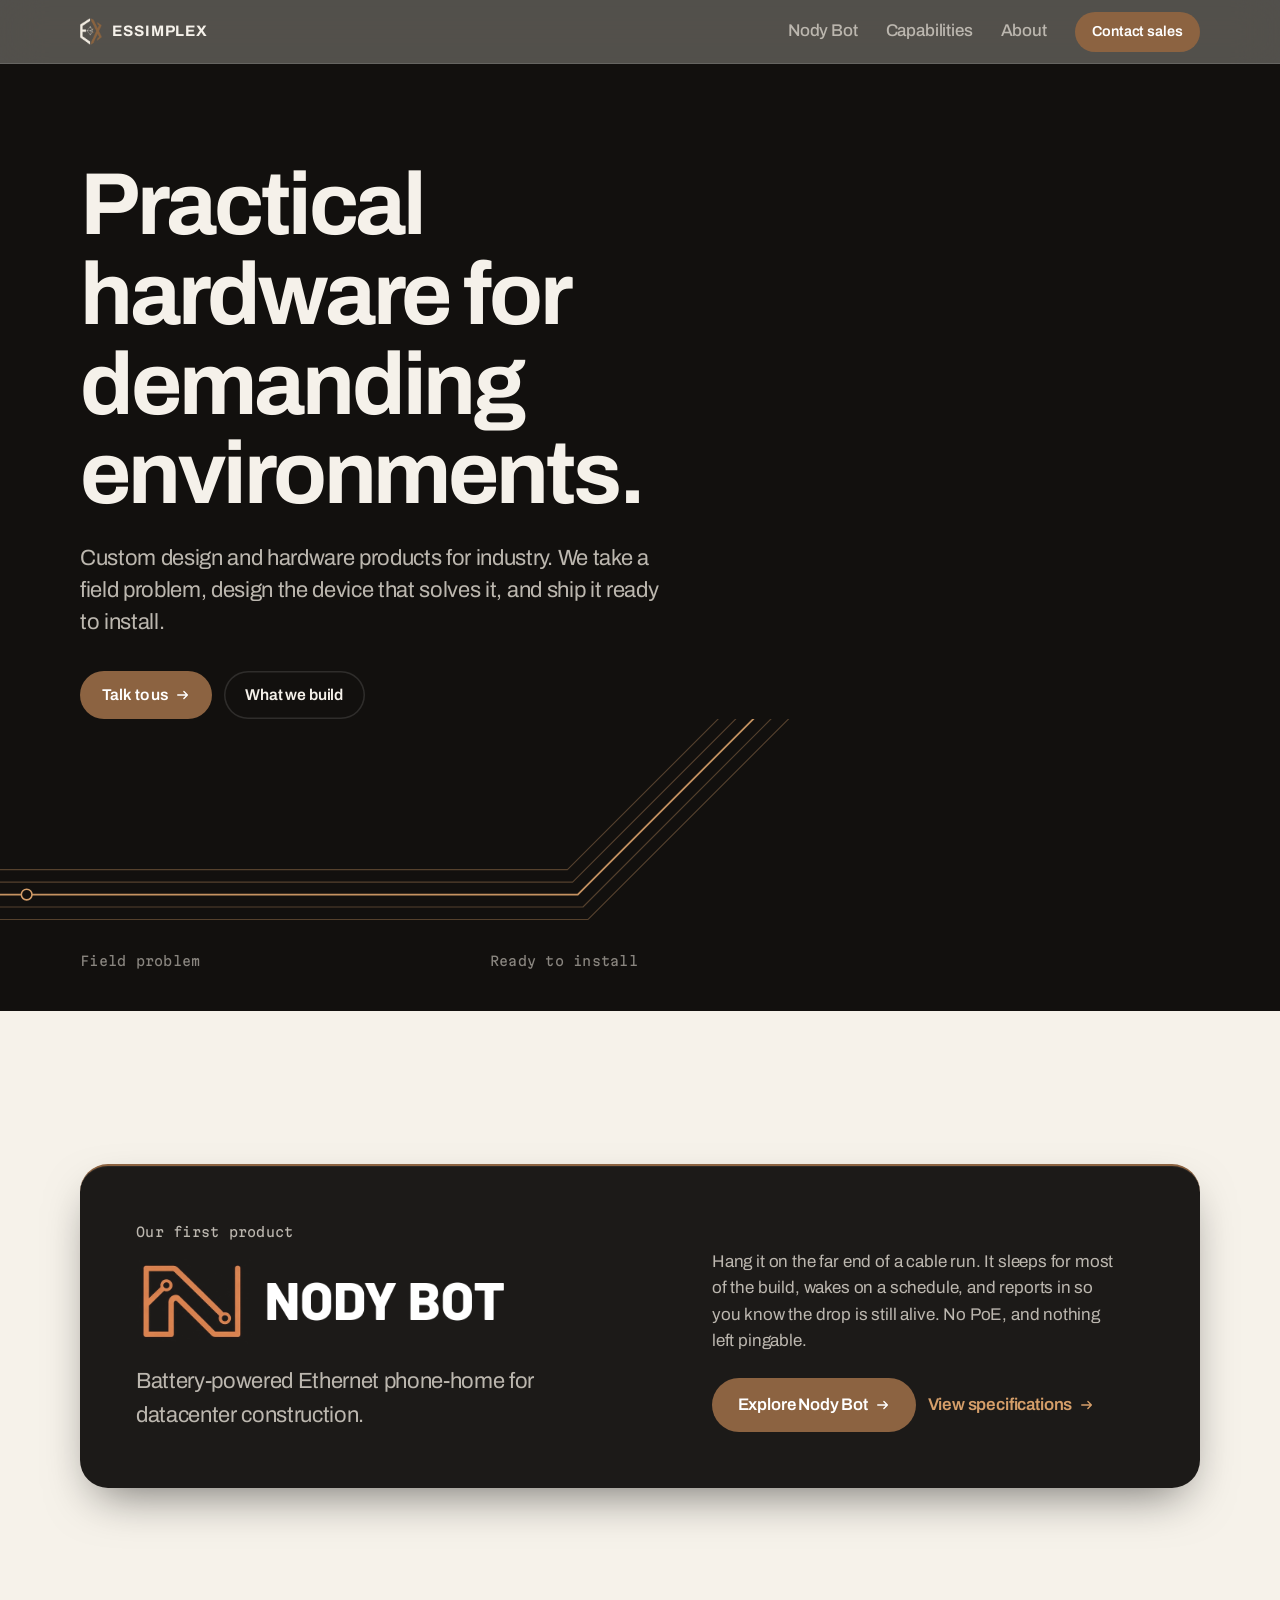
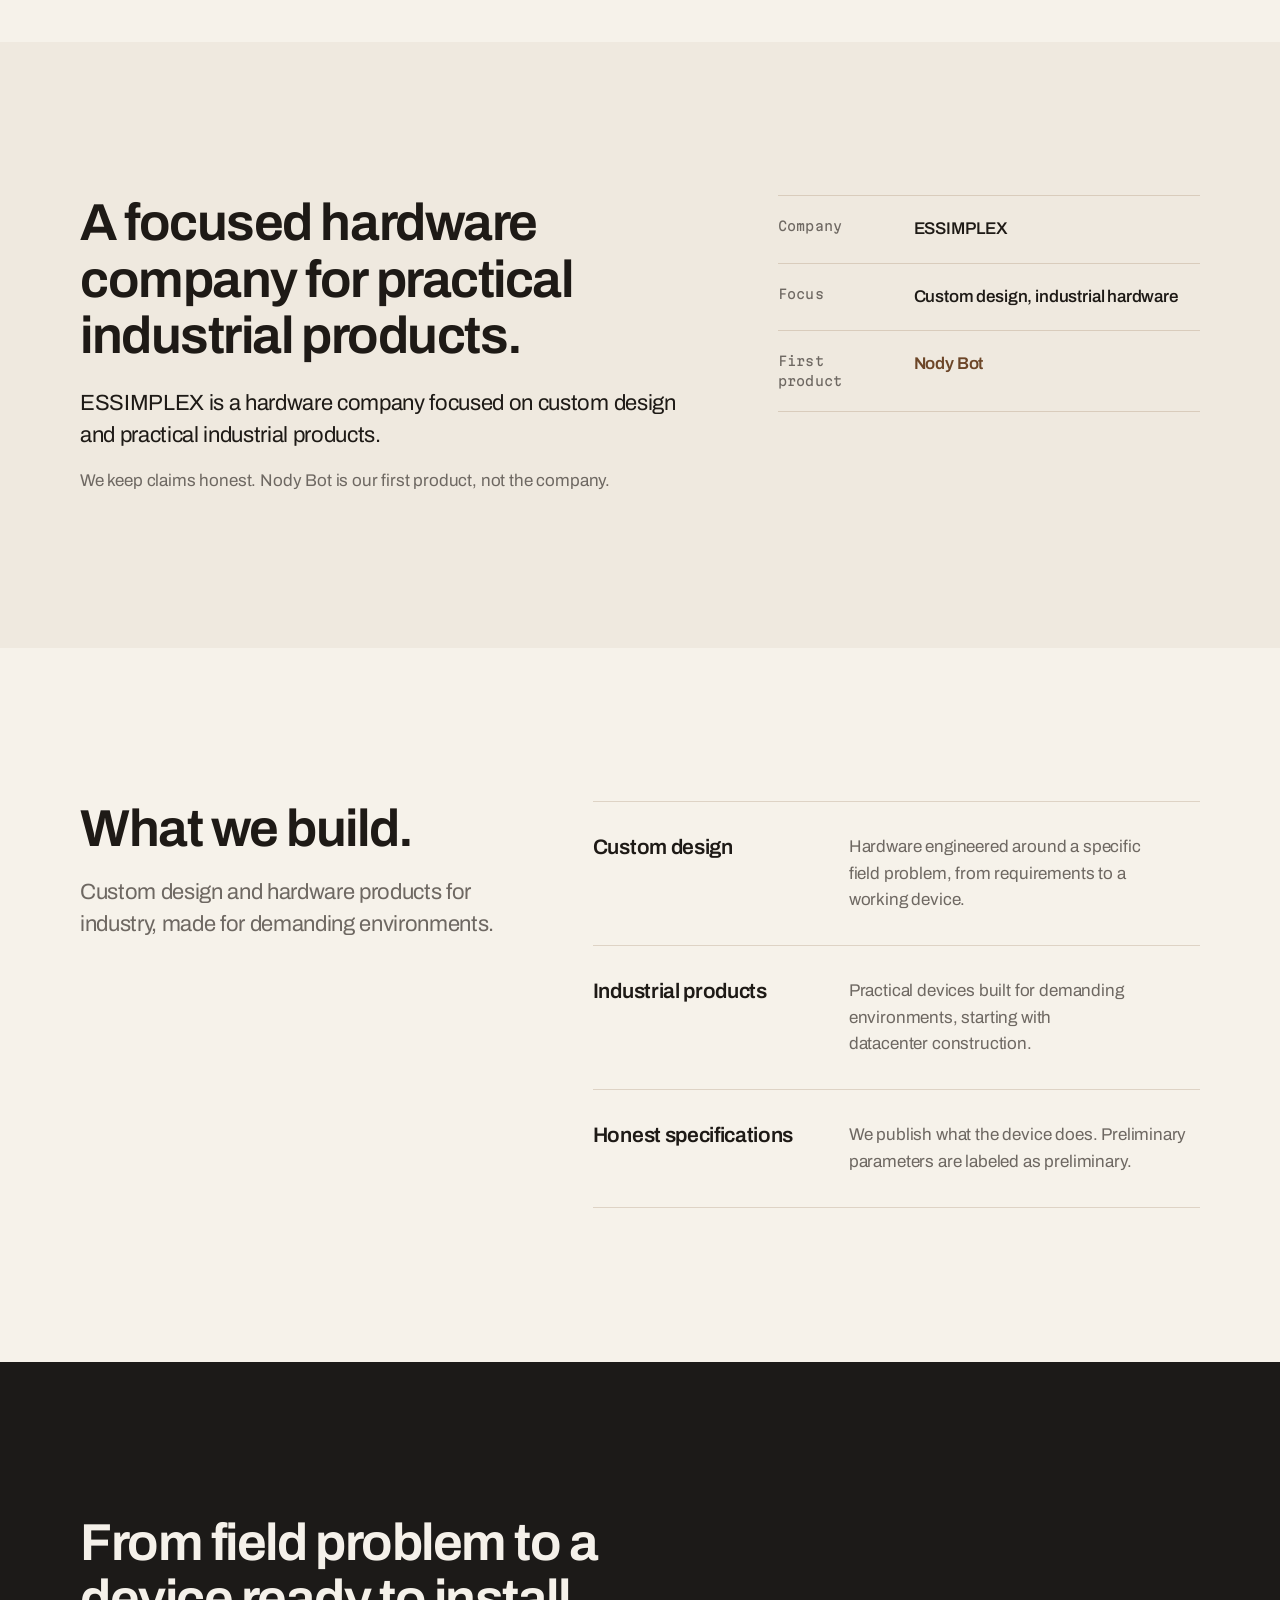
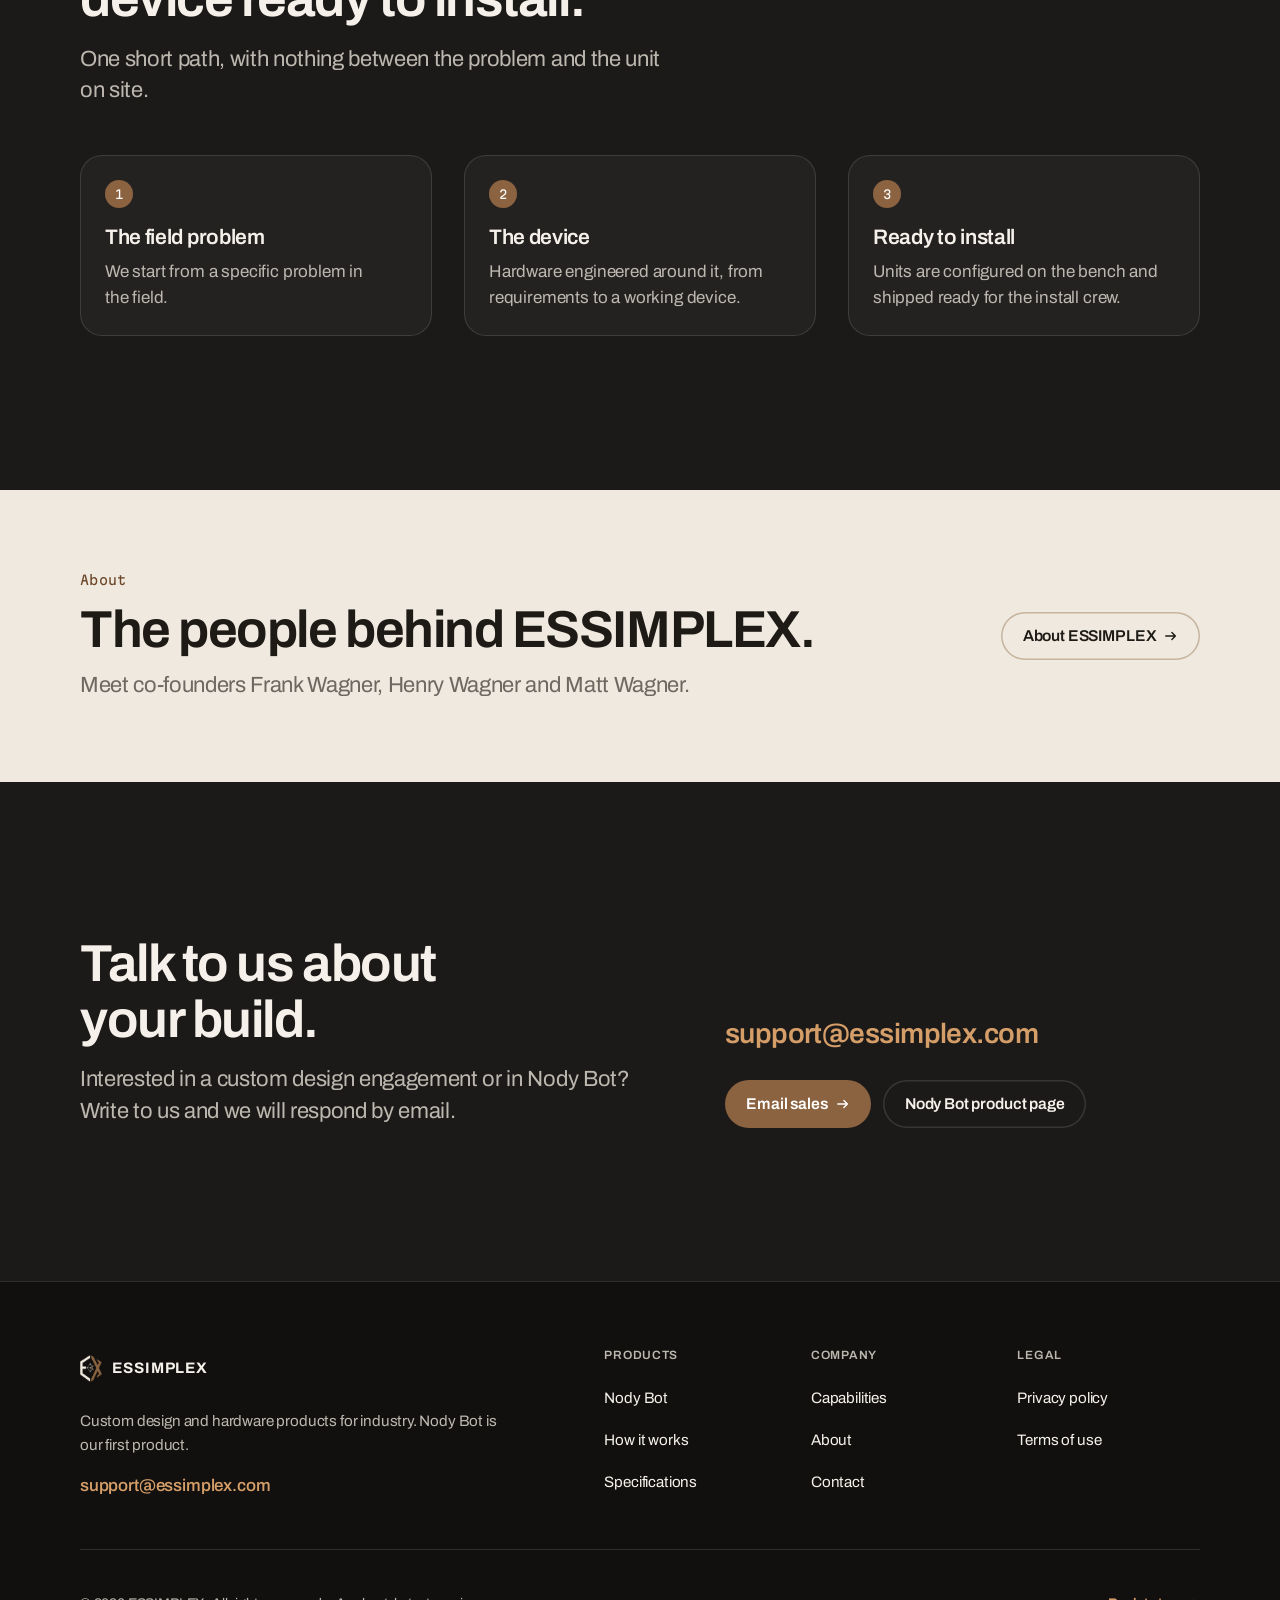
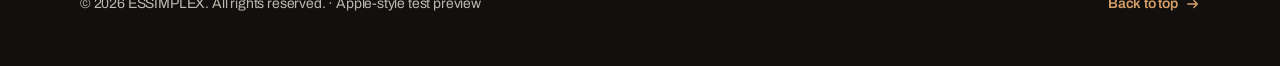
==== test/index.html @ 1bc3b44b "Add Apple-style test preview under /test/ Separate comparison build following apple-design and web-d" ====
<!DOCTYPE html>
<html lang="en" class="no-js">
<head>
  <meta name="robots" content="noindex, nofollow">
  <meta charset="utf-8" />
  <meta name="viewport" content="width=device-width, initial-scale=1" />
  <title>ESSIMPLEX | Custom design and hardware products for industry</title>
  <meta name="description" content="ESSIMPLEX designs and builds practical hardware for demanding environments: custom design and hardware products for industry, starting with Nody Bot." />
  <link rel="canonical" href="https://essimplex.com/" />
  <meta name="theme-color" content="#121110" />
  <link rel="icon" href="../assets/favicon-32.png" type="image/png" sizes="32x32" />
  <link rel="icon" href="../assets/favicon-16.png" type="image/png" sizes="16x16" />
  <link rel="apple-touch-icon" href="../assets/apple-touch-icon.png" sizes="180x180" />
  <link rel="preload" href="../assets/fonts/archivo-var.woff2" as="font" type="font/woff2" crossorigin />
  <link rel="preload" href="../assets/fonts/martian-mono.woff2" as="font" type="font/woff2" crossorigin />
  <link rel="stylesheet" href="styles.css?v=20261027a" />
  <script>document.documentElement.className = document.documentElement.className.replace("no-js", "js");</script>
  <script src="app.js?v=20261027a" defer></script>
</head>
<body class="page-home">
  <a class="skip-link" href="#main">Skip to content</a>
  <header class="site-header" id="site-header">
    <div class="wrap header-inner">
      <a class="brand" href="index.html" aria-label="ESSIMPLEX home">
        <img src="../assets/essimplex-mark-sm-light.png" width="26" height="32" alt="" />
        <span class="brand-name">ESSIMPLEX</span>
      </a>
      <button type="button" class="nav-toggle" id="nav-toggle" aria-expanded="false" aria-controls="primary-nav">
        <span class="nav-toggle__bars" aria-hidden="true"></span><span class="nav-toggle__label">Menu</span>
      </button>
      <nav class="nav" id="primary-nav" aria-label="Primary">
        <ul class="nav__list"><li><a href="nody-bot.html">Nody Bot</a></li><li><a href="#capabilities">Capabilities</a></li><li><a href="about.html">About</a></li></ul>
        <a class="btn btn--primary btn--sm nav__cta" href="mailto:support@essimplex.com?subject=ESSIMPLEX%20inquiry">Contact sales</a>
      </nav>
    </div>
  </header>

  <main id="main">
    <section class="hero hero--home ground-dark" aria-labelledby="hero-heading">
      <div class="wrap hero__content">
        <div class="hero__copy">
          <h1 class="display" id="hero-heading">Practical hardware for demanding environments.</h1>
          <p class="hero__descriptor">Custom design and hardware products for industry. We take a field problem, design the device that solves it, and ship it ready to install.</p>
          <div class="actions">
            <a class="btn btn--primary" href="mailto:support@essimplex.com?subject=ESSIMPLEX%20inquiry">Talk to us <svg class="ico-arrow" viewBox="0 0 16 16" aria-hidden="true" focusable="false"><path d="M2 8h11M9 4l4 4-4 4" fill="none" stroke="currentColor" stroke-width="1.6" stroke-linecap="round" stroke-linejoin="round"/></svg></a>
            <a class="btn btn--ghost" href="#capabilities">What we build</a>
          </div>
        </div>
      </div>
      <div class="wires wires--home" data-wires role="img" aria-label="Illustration: a bundle of parallel wires running from a field problem to a finished device, with short pulses of light travelling along the wires.">
        <svg class="w-narrow" viewBox="0 88 400 152" preserveAspectRatio="xMidYMid slice" aria-hidden="true" focusable="false"><path class="w-line" d="M-60.0,223.0 L127.5,223.0 L217.5,133.0 L470.0,133.0"/><path class="w-line" d="M-60.0,214.0 L123.7,214.0 L213.7,124.0 L470.0,124.0"/><path class="w-main" d="M-60.0,205.0 L120.0,205.0 L210.0,115.0 L470.0,115.0"/><path class="w-line" d="M-60.0,196.0 L116.3,196.0 L206.3,106.0 L470.0,106.0"/><path class="w-line" d="M-60.0,187.0 L112.5,187.0 L202.5,97.0 L470.0,97.0"/><path class="w-pulse w-pulse--s" style="--end:-647;--po:1.0;animation-duration:7.4s;animation-delay:1.6s" d="M-60.0,223.0 L127.5,223.0 L217.5,133.0 L470.0,133.0"/><path class="w-pulse w-pulse--s" style="--end:-647;--po:1.0;animation-duration:5.6s;animation-delay:4.1s" d="M-60.0,214.0 L123.7,214.0 L213.7,124.0 L470.0,124.0"/><path class="w-pulse" style="--end:-647;--po:1.0;animation-duration:8.8s;animation-delay:0.8s" d="M-60.0,205.0 L120.0,205.0 L210.0,115.0 L470.0,115.0"/><path class="w-pulse w-pulse--s" style="--end:-647;--po:1.0;animation-duration:6.2s;animation-delay:5.6s" d="M-60.0,196.0 L116.3,196.0 L206.3,106.0 L470.0,106.0"/><path class="w-pulse w-pulse--s" style="--end:-647;--po:1.0;animation-duration:9.6s;animation-delay:2.9s" d="M-60.0,187.0 L112.5,187.0 L202.5,97.0 L470.0,97.0"/><circle class="w-pad" cx="24" cy="205" r="5"/><circle class="w-pad" cx="376" cy="115" r="5"/></svg><svg class="w-mid" viewBox="0 0 1200 230" preserveAspectRatio="xMidYMid slice" aria-hidden="true" focusable="false"><path class="w-line" d="M-100.0,209.0 L439.9,209.0 L549.9,99.0 L1300.0,99.0"/><path class="w-line" d="M-100.0,197.0 L435.0,197.0 L545.0,87.0 L1300.0,87.0"/><path class="w-main" d="M-100.0,185.0 L430.0,185.0 L540.0,75.0 L1300.0,75.0"/><path class="w-line" d="M-100.0,173.0 L425.0,173.0 L535.0,63.0 L1300.0,63.0"/><path class="w-line" d="M-100.0,161.0 L420.1,161.0 L530.1,51.0 L1300.0,51.0"/><path class="w-pulse w-pulse--s" style="--end:-1526;--po:1.0;animation-duration:5.6s;animation-delay:4.1s" d="M-100.0,209.0 L439.9,209.0 L549.9,99.0 L1300.0,99.0"/><path class="w-pulse w-pulse--s" style="--end:-1526;--po:1.0;animation-duration:8.8s;animation-delay:0.8s" d="M-100.0,197.0 L435.0,197.0 L545.0,87.0 L1300.0,87.0"/><path class="w-pulse" style="--end:-1526;--po:1.0;animation-duration:6.2s;animation-delay:5.6s" d="M-100.0,185.0 L430.0,185.0 L540.0,75.0 L1300.0,75.0"/><path class="w-pulse w-pulse--s" style="--end:-1526;--po:1.0;animation-duration:9.6s;animation-delay:2.9s" d="M-100.0,173.0 L425.0,173.0 L535.0,63.0 L1300.0,63.0"/><path class="w-pulse w-pulse--s" style="--end:-1526;--po:1.0;animation-duration:5.1s;animation-delay:7.2s" d="M-100.0,161.0 L420.1,161.0 L530.1,51.0 L1300.0,51.0"/><circle class="w-pad" cx="40" cy="185" r="7"/><circle class="w-pad" cx="1160" cy="75" r="7"/></svg><svg class="w-wide" viewBox="0 0 1440 520" preserveAspectRatio="xMaxYMax slice" aria-hidden="true" focusable="false"><path class="w-line w-faint" d="M1900.0,52.0 L1267.0,52.0 L1210.0,-5.0 L1210.0,-400.0"/><path class="w-line w-faint" d="M1900.0,64.0 L1262.0,64.0 L1198.0,0.0 L1198.0,-400.0"/><path class="w-line w-faint" d="M1900.0,76.0 L1257.0,76.0 L1186.0,5.0 L1186.0,-400.0"/><path class="w-line" d="M-300.0,498.0 L661.6,498.0 L961.6,198.0 L1900.0,198.0"/><path class="w-line" d="M-300.0,484.0 L655.8,484.0 L955.8,184.0 L1900.0,184.0"/><path class="w-main" d="M-300.0,470.0 L650.0,470.0 L950.0,170.0 L1900.0,170.0"/><path class="w-line" d="M-300.0,456.0 L644.2,456.0 L944.2,156.0 L1900.0,156.0"/><path class="w-line" d="M-300.0,442.0 L638.4,442.0 L938.4,142.0 L1900.0,142.0"/><path class="w-pulse w-pulse--s" style="--end:-1189;--po:0.5;animation-duration:5.1s;animation-delay:7.2s" d="M1900.0,52.0 L1267.0,52.0 L1210.0,-5.0 L1210.0,-400.0"/><path class="w-pulse" style="--end:-1209;--po:0.5;animation-duration:7.9s;animation-delay:3.4s" d="M1900.0,64.0 L1262.0,64.0 L1198.0,0.0 L1198.0,-400.0"/><path class="w-pulse w-pulse--s" style="--end:-1228;--po:0.5;animation-duration:6.8s;animation-delay:6.1s" d="M1900.0,76.0 L1257.0,76.0 L1186.0,5.0 L1186.0,-400.0"/><path class="w-pulse w-pulse--s" style="--end:-2404;--po:1.0;animation-duration:7.4s;animation-delay:1.6s" d="M-300.0,498.0 L661.6,498.0 L961.6,198.0 L1900.0,198.0"/><path class="w-pulse w-pulse--s" style="--end:-2404;--po:1.0;animation-duration:5.6s;animation-delay:4.1s" d="M-300.0,484.0 L655.8,484.0 L955.8,184.0 L1900.0,184.0"/><path class="w-pulse" style="--end:-2404;--po:1.0;animation-duration:8.8s;animation-delay:0.8s" d="M-300.0,470.0 L650.0,470.0 L950.0,170.0 L1900.0,170.0"/><path class="w-pulse w-pulse--s" style="--end:-2404;--po:1.0;animation-duration:6.2s;animation-delay:5.6s" d="M-300.0,456.0 L644.2,456.0 L944.2,156.0 L1900.0,156.0"/><path class="w-pulse w-pulse--s" style="--end:-2404;--po:1.0;animation-duration:9.6s;animation-delay:2.9s" d="M-300.0,442.0 L638.4,442.0 L938.4,142.0 L1900.0,142.0"/><circle class="w-pad" cx="1410" cy="170" r="6"/></svg><svg class="w-wide w-wide--l" viewBox="0 0 1440 520" preserveAspectRatio="xMinYMax slice" aria-hidden="true" focusable="false"><circle class="w-pad" cx="30" cy="470" r="6"/></svg>
      </div>
      <div class="wrap">
        <p class="wires-legend reading" aria-hidden="true"><span>Field problem</span><span>Ready to install</span></p>
      </div>
    </section>

    <section class="section feature ground-paper" id="nody-bot" aria-labelledby="nb-heading">
      <div class="wrap">
        <div class="feature__panel ground-dark-2">
          <div class="feature__main">
            <p class="reading feature__kicker">Our first product</p>
            <h2 class="feature__title" id="nb-heading"><img src="../assets/nody-bot-lockup-transparent.png" width="1080" height="220" alt="Nody Bot" /></h2>
            <p class="feature__lede">Battery-powered Ethernet phone-home for datacenter construction.</p>
          </div>
          <div class="feature__side">
            <p>Hang it on the far end of a cable run. It sleeps for most of the build, wakes on a schedule, and reports in so you know the drop is still alive. No PoE, and nothing left pingable.</p>
            <div class="actions">
              <a class="btn btn--primary btn--lg" href="nody-bot.html">Explore Nody Bot <svg class="ico-arrow" viewBox="0 0 16 16" aria-hidden="true" focusable="false"><path d="M2 8h11M9 4l4 4-4 4" fill="none" stroke="currentColor" stroke-width="1.6" stroke-linecap="round" stroke-linejoin="round"/></svg></a>
              <a class="text-link" href="nody-bot.html#specs">View specifications <svg class="ico-arrow" viewBox="0 0 16 16" aria-hidden="true" focusable="false"><path d="M2 8h11M9 4l4 4-4 4" fill="none" stroke="currentColor" stroke-width="1.6" stroke-linecap="round" stroke-linejoin="round"/></svg></a>
            </div>
          </div>
        </div>
      </div>
    </section>

    <section class="section ground-paper-2" id="company" aria-labelledby="about-heading">
      <div class="wrap split">
        <div class="split__copy">
          <h2 class="h2" id="about-heading">A focused hardware company for practical industrial products.</h2>
          <p class="lede" style="color:var(--text)">ESSIMPLEX is a hardware company focused on custom design and practical industrial products.</p>
          <p>We keep claims honest. Nody Bot is our first product, not the company.</p>
        </div>
        <dl class="facts">
          <div><dt class="reading">Company</dt><dd>ESSIMPLEX</dd></div>
          <div><dt class="reading">Focus</dt><dd>Custom design, industrial hardware</dd></div>
          <div><dt class="reading">First product</dt><dd><a href="nody-bot.html">Nody Bot</a></dd></div>
        </dl>
      </div>
    </section>

    <section class="section ground-paper" id="capabilities" aria-labelledby="cap-heading">
      <div class="wrap caps">
        <div class="caps__head">
          <h2 class="h2" id="cap-heading">What we build.</h2>
          <p class="lede muted">Custom design and hardware products for industry, made for demanding environments.</p>
        </div>
        <ul class="ruled" role="list">
          <li class="ruled__row"><h3 class="h3">Custom design</h3><p>Hardware engineered around a specific field problem, from requirements to a working device.</p></li>
          <li class="ruled__row"><h3 class="h3">Industrial products</h3><p>Practical devices built for demanding environments, starting with datacenter construction.</p></li>
          <li class="ruled__row"><h3 class="h3">Honest specifications</h3><p>We publish what the device does. Preliminary parameters are labeled as preliminary.</p></li>
        </ul>
      </div>
    </section>

    <section class="section ground-dark-2" id="approach" aria-labelledby="approach-heading">
      <div class="wrap">
        <div class="section-head section-head--split">
          <h2 class="h2" id="approach-heading">From field problem to a device ready to install.</h2>
          <p class="lede muted">One short path, with nothing between the problem and the unit on site.</p>
        </div>
        <ol class="steps3" role="list">
          <li class="prov__item"><span class="reading" aria-hidden="true">1</span><div><h3 class="h3">The field problem</h3><p>We start from a specific problem in the field.</p></div></li>
          <li class="prov__item"><span class="reading" aria-hidden="true">2</span><div><h3 class="h3">The device</h3><p>Hardware engineered around it, from requirements to a working device.</p></div></li>
          <li class="prov__item"><span class="reading" aria-hidden="true">3</span><div><h3 class="h3">Ready to install</h3><p>Units are configured on the bench and shipped ready for the install crew.</p></div></li>
        </ol>
      </div>
    </section>

    <section class="section section--tight ground-paper-2" id="people" aria-labelledby="people-heading">
      <div class="wrap teaser">
        <div class="teaser__copy">
          <p class="reading teaser__kicker">About</p>
          <h2 class="h2" id="people-heading">The people behind ESSIMPLEX.</h2>
          <p class="lede muted">Meet co-founders Frank Wagner, Henry Wagner and Matt Wagner.</p>
        </div>
        <div class="teaser__action">
          <a class="btn btn--ghost" href="about.html">About ESSIMPLEX <svg class="ico-arrow" viewBox="0 0 16 16" aria-hidden="true" focusable="false"><path d="M2 8h11M9 4l4 4-4 4" fill="none" stroke="currentColor" stroke-width="1.6" stroke-linecap="round" stroke-linejoin="round"/></svg></a>
        </div>
      </div>
    </section>

    <section class="close ground-dark-2" id="contact" aria-labelledby="contact-heading">
      <div class="wrap close__grid">
        <div class="close__copy">
          <h2 class="h2" id="contact-heading">Talk to us about your build.</h2>
          <p class="lede on-dark-2 muted">Interested in a custom design engagement or in Nody Bot? Write to us and we will respond by email.</p>
        </div>
        <div class="close__action">
          <a class="close__mail" href="mailto:support@essimplex.com?subject=ESSIMPLEX%20inquiry">support@essimplex.com</a>
          <div class="actions">
            <a class="btn btn--primary" href="mailto:support@essimplex.com?subject=ESSIMPLEX%20inquiry">Email sales <svg class="ico-arrow" viewBox="0 0 16 16" aria-hidden="true" focusable="false"><path d="M2 8h11M9 4l4 4-4 4" fill="none" stroke="currentColor" stroke-width="1.6" stroke-linecap="round" stroke-linejoin="round"/></svg></a>
            <a class="btn btn--ghost" href="nody-bot.html">Nody Bot product page</a>
          </div>
        </div>
      </div>
    </section>
  </main>

  <footer class="site-footer ground-dark">
    <div class="wrap">
      <div class="footer__top">
        <div class="footer__brand">
          <a class="brand" href="index.html" aria-label="ESSIMPLEX home">
            <img src="../assets/essimplex-mark-sm-light.png" width="26" height="32" alt="" loading="lazy" />
            <span class="brand-name">ESSIMPLEX</span>
          </a>
          <p>Custom design and hardware products for industry. Nody Bot is our first product.</p>
          <a class="footer__mail" href="mailto:support@essimplex.com?subject=ESSIMPLEX%20inquiry">support@essimplex.com</a>
        </div>
        <div class="footer__cols">
          <nav class="footer__col" aria-label="Products">
            <h2>Products</h2>
            <ul>
              <li><a href="nody-bot.html">Nody Bot</a></li>
              <li><a href="nody-bot.html#how">How it works</a></li>
              <li><a href="nody-bot.html#specs">Specifications</a></li>
            </ul>
          </nav>
          <nav class="footer__col" aria-label="Company">
            <h2>Company</h2>
            <ul>
              <li><a href="index.html#capabilities">Capabilities</a></li>
              <li><a href="about.html">About</a></li>
              <li><a href="index.html#contact">Contact</a></li>
            </ul>
          </nav>
          <nav class="footer__col" aria-label="Legal">
            <h2>Legal</h2>
            <ul>
              <li><a href="../privacy.html">Privacy policy</a></li>
              <li><a href="../terms.html">Terms of use</a></li>
            </ul>
          </nav>
        </div>
      </div>
      <div class="footer__bottom">
        <p>&copy; 2026 ESSIMPLEX. All rights reserved. · Apple-style test preview</p>
        <a class="text-link" href="#main">Back to top <svg class="ico-arrow" viewBox="0 0 16 16" aria-hidden="true" focusable="false"><path d="M2 8h11M9 4l4 4-4 4" fill="none" stroke="currentColor" stroke-width="1.6" stroke-linecap="round" stroke-linejoin="round"/></svg></a>
      </div>
    </div>
  </footer>
</body>
</html>
---- test/styles.css ----
/* ESSIMPLEX Apple-test design system
   Skills: apple-design + web-design-excellence
   Thesis: product-page calm — large type, warm stone canvas, deep charcoal,
   copper as the single accent; the circuit wire is the one authored motion. */

@font-face {
  font-family: "Archivo";
  src: url("../assets/fonts/archivo-var.woff2") format("woff2");
  font-weight: 400 800;
  font-stretch: 100% 125%;
  font-style: normal;
  font-display: swap;
}
@font-face {
  font-family: "Martian Mono";
  src: url("../assets/fonts/martian-mono.woff2") format("woff2");
  font-weight: 400 500;
  font-style: normal;
  font-display: swap;
}

:root {
  /* Palette — warm neutrals + charcoal + copper #8B6440 */
  --canvas: #F7F3ED;
  --surface: #FFFCF7;
  --surface-2: #EFE9E0;
  --charcoal: #121110;
  --charcoal-2: #1C1A18;
  --charcoal-3: #2A2724;
  --copper: #8B6440;
  --copper-ink: #6A472C;
  --copper-bright: #C99468;
  --copper-soft: #E8C9A8;
  --status: #34C759; /* tiny status dot only */
  --text: #1A1714;
  --text-2: #6E675F;
  --on-dark: #F5F1EB;
  --on-dark-2: #B8B0A6;
  --rule: rgba(139, 100, 64, 0.22);
  --rule-strong: rgba(139, 100, 64, 0.4);
  --rule-dark: rgba(255, 255, 255, 0.12);

  --font: -apple-system, BlinkMacSystemFont, "SF Pro Display", "SF Pro Text",
          "Archivo", "Segoe UI", system-ui, sans-serif;
  --mono: "Martian Mono", ui-monospace, "SF Mono", Menlo, Consolas, monospace;

  --fs-label: 0.8125rem;
  --fs-small: 0.9375rem;
  --fs-body: 1.0625rem;
  --fs-lede: clamp(1.1875rem, 1.05rem + 0.55vw, 1.375rem);
  --fs-h3: 1.3125rem;
  --fs-h2: clamp(2rem, 1.35rem + 2.8vw, 3.25rem);
  --fs-display: clamp(2.75rem, 1.6rem + 5.2vw, 5.5rem);

  --s-1: 4px; --s-2: 8px; --s-3: 12px; --s-4: 16px; --s-5: 20px; --s-6: 24px;
  --s-8: 32px; --s-10: 40px; --s-12: 48px; --s-16: 64px; --s-20: 80px;
  --s-24: 96px; --s-32: 128px; --s-40: 160px;
  --section: clamp(80px, 12vw, 160px);
  --gutter: clamp(20px, 5vw, 48px);
  --wrap: 1120px;
  --header-h: 56px;

  --radius-sm: 8px;
  --radius: 14px;
  --radius-lg: 22px;
  --radius-xl: 28px;

  --duration-micro: 80ms;
  --duration-quick: 150ms;
  --duration-fast: 250ms;
  --duration-medium: 350ms;
  --ease: cubic-bezier(0.22, 1, 0.36, 1);
  --ease-out: cubic-bezier(0.16, 1, 0.3, 1);

  --shadow-soft: 0 1px 2px rgba(26, 23, 20, 0.04), 0 8px 24px -8px rgba(26, 23, 20, 0.1);
  --shadow-lift: 0 1px 2px rgba(26, 23, 20, 0.05), 0 16px 40px -12px rgba(26, 23, 20, 0.16);
  --shadow-dark: 0 1px 0 rgba(255,255,255,0.06) inset, 0 20px 48px -16px rgba(0,0,0,0.55);

  --focus: var(--copper-ink);
  color-scheme: light;
}

@supports (color: oklch(0 0 0)) {
  :root {
    --canvas: oklch(0.962 0.012 82);
    --surface: oklch(0.99 0.006 85);
    --surface-2: oklch(0.935 0.015 80);
    --charcoal: oklch(0.175 0.005 70);
    --charcoal-2: oklch(0.22 0.006 70);
    --charcoal-3: oklch(0.28 0.008 70);
    --copper: oklch(0.535 0.072 60);
    --copper-ink: oklch(0.43 0.068 58);
    --copper-bright: oklch(0.74 0.095 65);
    --copper-soft: oklch(0.86 0.055 72);
    --status: oklch(0.72 0.17 150);
    --text: oklch(0.22 0.01 70);
    --text-2: oklch(0.52 0.012 70);
    --on-dark: oklch(0.96 0.01 82);
    --on-dark-2: oklch(0.78 0.012 78);
  }
}

@media (min-width: 900px) { :root { --header-h: 64px; } }

*, *::before, *::after { box-sizing: border-box; }
html {
  -webkit-text-size-adjust: 100%;
  text-size-adjust: 100%;
  scroll-padding-top: calc(var(--header-h) + 16px);
  background: var(--charcoal);
}
@media (prefers-reduced-motion: no-preference) {
  html { scroll-behavior: smooth; }
}
body {
  margin: 0;
  font-family: var(--font);
  font-size: var(--fs-body);
  line-height: 1.55;
  letter-spacing: -0.01em;
  color: var(--text);
  background: var(--canvas);
  -webkit-font-smoothing: antialiased;
  -moz-osx-font-smoothing: grayscale;
  overflow-wrap: break-word;
  caret-color: var(--copper);
}
img, svg { display: block; max-width: 100%; }
h1, h2, h3, p, ul, ol, dl, dd, figure { margin: 0; }
ul[role="list"], ol[role="list"] { list-style: none; padding: 0; }
a { color: inherit; text-underline-offset: 0.2em; text-decoration-thickness: 1px; }
::selection { background: var(--copper-bright); color: var(--charcoal); }
:focus-visible {
  outline: 2px solid var(--focus);
  outline-offset: 3px;
  border-radius: var(--radius-sm);
}
html { scrollbar-color: var(--copper) var(--charcoal); }

.wrap {
  width: 100%;
  max-width: calc(var(--wrap) + 2 * var(--gutter));
  margin-inline: auto;
  padding-inline: var(--gutter);
}
.skip-link {
  position: absolute; left: var(--s-4); top: var(--s-3); z-index: 100;
  padding: var(--s-3) var(--s-4); min-height: 44px;
  display: inline-flex; align-items: center;
  border-radius: var(--radius); background: var(--copper-bright);
  color: var(--charcoal); font-weight: 600; text-decoration: none;
  transform: translateY(-200%);
}
.skip-link:focus { transform: none; }

/* Grounds */
.ground-dark { background: var(--charcoal); color: var(--on-dark); --focus: var(--copper-bright); }
.ground-dark-2 { background: var(--charcoal-2); color: var(--on-dark); --focus: var(--copper-bright); }
.ground-paper { background: var(--canvas); }
.ground-paper-2 { background: var(--surface-2); }
.ground-surface { background: var(--surface); }

/* Type */
.display {
  font-size: var(--fs-display);
  font-weight: 700;
  line-height: 1.02;
  letter-spacing: -0.035em;
  text-wrap: balance;
}
.h2 {
  font-size: var(--fs-h2);
  font-weight: 650;
  line-height: 1.08;
  letter-spacing: -0.028em;
  text-wrap: balance;
}
.h3 {
  font-size: var(--fs-h3);
  font-weight: 600;
  line-height: 1.25;
  letter-spacing: -0.015em;
}
.lede {
  font-size: var(--fs-lede);
  line-height: 1.45;
  letter-spacing: -0.015em;
  text-wrap: pretty;
  max-width: 36em;
  color: var(--text-2);
}
.ground-dark .lede, .ground-dark-2 .lede { color: var(--on-dark-2); }
p { text-wrap: pretty; max-width: 62ch; color: var(--text-2); }
.ground-dark p, .ground-dark-2 p { color: var(--on-dark-2); }
.muted { color: var(--text-2); }
.ground-dark .muted, .ground-dark-2 .muted { color: var(--on-dark-2); }
.reading {
  font-family: var(--mono);
  font-size: var(--fs-label);
  letter-spacing: 0.02em;
  font-variant-numeric: tabular-nums;
}

.text-link {
  display: inline-flex; align-items: center; gap: var(--s-2); min-height: 44px;
  font-weight: 600; color: var(--copper-ink); text-decoration: none;
  transition: color var(--duration-quick) var(--ease);
}
.text-link:hover { color: var(--charcoal); }
.ground-dark .text-link, .ground-dark-2 .text-link { color: var(--copper-bright); }
.ground-dark .text-link:hover, .ground-dark-2 .text-link:hover { color: var(--on-dark); }
.ico-arrow {
  width: 14px; height: 14px; flex: none;
  transition: transform var(--duration-quick) var(--ease);
}
a:hover > .ico-arrow { transform: translateX(3px); }

/* Buttons — Apple press feedback */
.actions { display: flex; flex-wrap: wrap; gap: var(--s-3); align-items: center; }
.btn {
  display: inline-flex; align-items: center; justify-content: center; gap: var(--s-2);
  min-height: 48px; padding: 0 1.35rem;
  border-radius: 980px; border: 0;
  font: 600 0.98rem/1 var(--font);
  letter-spacing: -0.01em;
  text-decoration: none; cursor: pointer;
  background: var(--charcoal); color: var(--on-dark);
  transition-property: background-color, color, transform, box-shadow, opacity;
  transition-duration: var(--duration-quick);
  transition-timing-function: ease-out;
}
.btn:active { transform: scale(0.97); }
.btn:hover { background: var(--charcoal-3); }
.btn--primary { background: var(--copper); color: #fff; }
.btn--primary:hover { background: var(--copper-ink); }
.btn--ghost {
  background: transparent; color: inherit;
  box-shadow: inset 0 0 0 1.5px var(--rule-dark);
}
.btn--ghost:hover { background: rgba(255,255,255,0.08); }
.ground-paper .btn--ghost, .ground-paper-2 .btn--ghost, .ground-surface .btn--ghost {
  box-shadow: inset 0 0 0 1.5px var(--rule-strong);
  color: var(--text);
}
.ground-paper .btn--ghost:hover, .ground-paper-2 .btn--ghost:hover, .ground-surface .btn--ghost:hover {
  background: rgba(139, 100, 64, 0.08);
}
.btn--lg { min-height: 54px; padding: 0 1.6rem; font-size: 1.05rem; }
.btn--sm { min-height: 40px; padding: 0 1.1rem; font-size: 0.9rem; }

/* Header — frosted material */
.site-header {
  position: sticky; top: 0; z-index: 50;
  height: var(--header-h);
  background: rgba(18, 17, 16, 0.72);
  -webkit-backdrop-filter: blur(20px) saturate(180%);
  backdrop-filter: blur(20px) saturate(180%);
  border-bottom: 1px solid var(--rule-dark);
  color: var(--on-dark);
  --focus: var(--copper-bright);
}
@media (prefers-reduced-transparency: reduce) {
  .site-header { background: var(--charcoal); backdrop-filter: none; -webkit-backdrop-filter: none; }
}
.header-inner {
  height: 100%;
  display: flex; align-items: center; gap: var(--s-4);
}
.brand {
  display: inline-flex; align-items: center; gap: 10px;
  text-decoration: none; flex: none;
  min-height: 44px;
}
.brand img { width: 22px; height: 27px; }
.brand-name {
  font-weight: 700; font-size: 0.95rem;
  letter-spacing: 0.06em;
}
.nav-toggle {
  margin-left: auto;
  display: inline-flex; align-items: center; gap: 8px;
  min-height: 44px; min-width: 44px; padding: 0 12px;
  border: 0; border-radius: 980px;
  background: transparent; color: inherit; cursor: pointer;
  font: 600 0.875rem/1 var(--font);
}
.nav-toggle__bars {
  width: 18px; height: 12px; position: relative; display: block;
}
.nav-toggle__bars::before, .nav-toggle__bars::after {
  content: ""; position: absolute; left: 0; right: 0; height: 1.5px;
  background: currentColor; border-radius: 1px;
}
.nav-toggle__bars::before { top: 2px; box-shadow: 0 4px 0 currentColor; }
.nav-toggle__bars::after { bottom: 2px; }
.nav {
  display: none;
  position: absolute; left: 0; right: 0; top: 100%;
  padding: var(--s-4) var(--gutter) var(--s-6);
  background: rgba(28, 26, 24, 0.96);
  -webkit-backdrop-filter: blur(20px);
  backdrop-filter: blur(20px);
  border-bottom: 1px solid var(--rule-dark);
  flex-direction: column; gap: var(--s-4);
}
.nav.is-open { display: flex; }
.nav__list {
  list-style: none; margin: 0; padding: 0;
  display: flex; flex-direction: column; gap: 2px;
}
.nav__list a {
  display: flex; align-items: center; min-height: 44px;
  padding: 0 4px; text-decoration: none; font-weight: 500;
  color: var(--on-dark-2); letter-spacing: -0.01em;
  transition: color var(--duration-quick) var(--ease);
}
.nav__list a:hover, .nav__list a[aria-current="page"] { color: var(--on-dark); }
.nav__cta { align-self: stretch; justify-content: center; }
@media (min-width: 900px) {
  .nav-toggle { display: none; }
  .nav {
    display: flex; position: static; flex-direction: row;
    align-items: center; margin-left: auto;
    padding: 0; background: transparent; border: 0;
    backdrop-filter: none; -webkit-backdrop-filter: none;
    gap: var(--s-6);
  }
  .nav__list { flex-direction: row; gap: var(--s-5); }
  .nav__list a { min-height: 40px; }
  .nav__cta { align-self: auto; }
}

/* Hero */
.hero {
  position: relative;
  padding: clamp(48px, 8vw, 96px) 0 clamp(24px, 4vw, 40px);
  overflow: hidden;
}
.hero--home { min-height: min(78vh, 720px); display: flex; flex-direction: column; }
.hero__content { position: relative; z-index: 2; }
.hero__copy { max-width: 38rem; }
.hero__descriptor {
  margin-top: var(--s-6);
  font-size: var(--fs-lede);
  line-height: 1.45;
  letter-spacing: -0.015em;
  color: var(--on-dark-2);
  max-width: 34em;
}
.hero .actions { margin-top: var(--s-8); }
.hero__motto {
  margin-top: var(--s-4);
  font-size: clamp(1.25rem, 1rem + 1vw, 1.6rem);
  font-weight: 600;
  letter-spacing: -0.02em;
  color: var(--copper-bright);
}
.hero__lede {
  margin-top: var(--s-5);
  font-size: 1.0625rem;
  line-height: 1.55;
  color: var(--on-dark-2);
  max-width: 38em;
}
.breadcrumb {
  display: flex; align-items: center; gap: 8px;
  margin-bottom: var(--s-5);
  font-size: 0.875rem; color: var(--on-dark-2);
}
.breadcrumb a { color: var(--copper-bright); text-decoration: none; }
.breadcrumb a:hover { text-decoration: underline; }
.hero__grid {
  display: grid; gap: var(--s-10);
  align-items: start;
}
@media (min-width: 900px) {
  .hero__grid { grid-template-columns: 1.2fr 0.8fr; gap: var(--s-12); }
}

/* Wires */
.wires {
  position: relative; z-index: 1;
  margin-top: auto;
  pointer-events: none;
  --wire: var(--copper-bright);
}
.wires svg { width: 100%; height: auto; display: none; }
.wires .w-narrow { display: block; }
@media (min-width: 700px) {
  .wires .w-narrow { display: none; }
  .wires .w-mid { display: block; }
}
@media (min-width: 1200px) {
  .wires--home .w-mid { display: none; }
  .wires--home .w-wide { display: block; position: absolute; inset: auto 0 0 0; height: 100%; max-height: 520px; }
  .wires--home .w-wide--l { pointer-events: none; }
  .wires--home { min-height: 220px; }
}
.w-line, .w-main {
  fill: none; stroke: var(--wire); stroke-linecap: round; stroke-linejoin: round;
}
.w-line { stroke-width: 1.25; opacity: 0.34; }
.w-line.w-faint { opacity: 0.16; }
.w-main { stroke-width: 2; opacity: 0.92; }
.w-pad {
  fill: var(--charcoal); stroke: var(--wire); stroke-width: 1.75;
}
.w-pulse {
  fill: none; stroke: #fff; stroke-width: 2.5; stroke-linecap: round;
  stroke-dasharray: 70 9999;
  stroke-dashoffset: 0;
  opacity: 0.9;
  animation-name: wire-pulse;
  animation-timing-function: linear;
  animation-iteration-count: infinite;
}
.w-pulse--s { stroke-width: 1.75; opacity: 0.55; }
@keyframes wire-pulse {
  from { stroke-dashoffset: 0; }
  to { stroke-dashoffset: var(--end); }
}
.hero.is-off .w-pulse { animation-play-state: paused; }
.wires-legend {
  display: flex; justify-content: space-between;
  margin-top: var(--s-3); color: var(--on-dark-2); opacity: 0.7;
}
@media (prefers-reduced-motion: reduce) {
  .w-pulse { animation: none !important; opacity: 0; }
}

/* Feature panel (Nody Bot teaser) */
.section { padding: var(--section) 0; }
.section--tight { padding: clamp(48px, 7vw, 80px) 0; }
.feature__panel {
  border-radius: var(--radius-xl);
  padding: clamp(32px, 5vw, 56px);
  box-shadow: var(--shadow-dark);
  border-top: 2px solid var(--copper);
  display: grid; gap: var(--s-8);
}
@media (min-width: 800px) {
  .feature__panel { grid-template-columns: 1.1fr 0.9fr; align-items: end; gap: var(--s-12); }
}
.feature__kicker { color: var(--copper-bright); margin-bottom: var(--s-4); }
.feature__title img {
  width: min(100%, 420px); height: auto;
  filter: brightness(1.05);
}
.feature__lede {
  margin-top: var(--s-5);
  font-size: var(--fs-lede);
  letter-spacing: -0.015em;
  color: var(--on-dark);
  max-width: 22em;
}
.feature__side p { margin-bottom: var(--s-6); max-width: 36em; }

/* Split / facts */
.split {
  display: grid; gap: var(--s-10);
}
@media (min-width: 800px) {
  .split { grid-template-columns: 1.2fr 0.8fr; gap: var(--s-16); align-items: start; }
}
.split__copy .h2 { margin-bottom: var(--s-6); }
.split__copy .lede { margin-bottom: var(--s-4); color: var(--text); }
.facts {
  display: grid; gap: 0;
  border-top: 1px solid var(--rule);
}
.facts > div {
  display: grid; grid-template-columns: 7.5rem 1fr;
  gap: var(--s-4); padding: var(--s-5) 0;
  border-bottom: 1px solid var(--rule);
}
.facts dt { color: var(--text-2); }
.facts dd { font-weight: 550; letter-spacing: -0.01em; color: var(--text); }
.facts a { color: var(--copper-ink); text-decoration: none; font-weight: 600; }
.facts a:hover { text-decoration: underline; }

/* Ruled rows */
.caps { display: grid; gap: var(--s-10); }
@media (min-width: 900px) {
  .caps { grid-template-columns: 0.85fr 1.15fr; gap: var(--s-16); }
}
.caps__head .h2 { margin-bottom: var(--s-5); }
.ruled { border-top: 1px solid var(--rule); }
.ruled__row {
  display: grid; gap: var(--s-3);
  padding: var(--s-8) 0;
  border-bottom: 1px solid var(--rule);
}
@media (min-width: 600px) {
  .ruled__row { grid-template-columns: 14rem 1fr; gap: var(--s-8); align-items: start; }
}
.ruled__row p { margin: 0; }

/* Steps */
.section-head { margin-bottom: var(--s-12); max-width: 40rem; }
.section-head--split .h2 { margin-bottom: var(--s-4); }
.steps3, .prov {
  display: grid; gap: var(--s-6);
}
@media (min-width: 800px) {
  .steps3, .prov { grid-template-columns: repeat(3, 1fr); gap: var(--s-8); }
}
.prov__item {
  display: grid; gap: var(--s-4);
  padding: var(--s-6);
  border-radius: var(--radius-lg);
  background: rgba(255,255,255,0.04);
  border: 1px solid var(--rule-dark);
}
.ground-paper .prov__item, .ground-paper-2 .prov__item {
  background: var(--surface);
  border-color: var(--rule);
  box-shadow: var(--shadow-soft);
}
.prov__item > .reading {
  display: inline-flex; align-items: center; justify-content: center;
  width: 28px; height: 28px; border-radius: 50%;
  background: var(--copper); color: #fff; font-size: 0.75rem;
}
.prov__item h3 { margin-bottom: var(--s-2); color: inherit; }
.prov__item p { margin: 0; }

/* Teaser */
.teaser {
  display: flex; flex-wrap: wrap; gap: var(--s-8);
  align-items: center; justify-content: space-between;
}
.teaser__kicker { color: var(--copper-ink); margin-bottom: var(--s-3); }
.teaser__copy .h2 { margin-bottom: var(--s-3); }
.teaser__copy .lede { margin: 0; }

/* Close / contact */
.close { padding: var(--section) 0; }
.close__grid {
  display: grid; gap: var(--s-10);
}
@media (min-width: 800px) {
  .close__grid { grid-template-columns: 1.1fr 0.9fr; gap: var(--s-16); align-items: end; }
}
.close__copy .h2 { margin-bottom: var(--s-4); }
.close__mail {
  display: inline-block;
  font-size: clamp(1.25rem, 1rem + 1.2vw, 1.75rem);
  font-weight: 600;
  letter-spacing: -0.02em;
  color: var(--copper-bright);
  text-decoration: none;
  margin-bottom: var(--s-6);
}
.close__mail:hover { text-decoration: underline; }

/* Footer */
.site-footer {
  padding: var(--s-16) 0 var(--s-10);
  border-top: 1px solid var(--rule-dark);
}
.footer__top {
  display: grid; gap: var(--s-12);
  padding-bottom: var(--s-12);
  border-bottom: 1px solid var(--rule-dark);
}
@media (min-width: 800px) {
  .footer__top { grid-template-columns: 1.2fr 1.5fr; }
}
.footer__brand p {
  margin: var(--s-5) 0 var(--s-4);
  max-width: 28em;
  color: var(--on-dark-2);
  font-size: 0.95rem;
}
.footer__mail {
  color: var(--copper-bright); text-decoration: none; font-weight: 550;
}
.footer__mail:hover { text-decoration: underline; }
.footer__cols {
  display: grid; grid-template-columns: repeat(3, 1fr); gap: var(--s-6);
}
.footer__col h2 {
  font-size: 0.75rem; font-weight: 600;
  letter-spacing: 0.06em; text-transform: uppercase;
  color: var(--on-dark-2); margin-bottom: var(--s-4);
}
.footer__col ul { list-style: none; padding: 0; margin: 0; }
.footer__col li + li { margin-top: 6px; }
.footer__col a {
  color: var(--on-dark); text-decoration: none; font-size: 0.95rem;
  min-height: 36px; display: inline-flex; align-items: center;
}
.footer__col a:hover { color: var(--copper-bright); }
.footer__bottom {
  display: flex; flex-wrap: wrap; gap: var(--s-4);
  justify-content: space-between; align-items: center;
  padding-top: var(--s-8);
  color: var(--on-dark-2); font-size: 0.875rem;
}
.footer__bottom p { margin: 0; max-width: none; color: inherit; }

/* Plate (glance card) */
.plate {
  border-radius: var(--radius-lg);
  background: rgba(255,255,255,0.04);
  border: 1px solid var(--rule-dark);
  box-shadow: var(--shadow-dark);
}
.plate__inner { padding: var(--s-6); }
.plate__head {
  display: flex; align-items: center; justify-content: space-between;
  gap: var(--s-3); margin-bottom: var(--s-5);
}
.plate__title { font-size: 1rem; font-weight: 600; letter-spacing: -0.01em; }
.plate__chip {
  padding: 4px 10px; border-radius: 980px;
  background: rgba(201, 148, 104, 0.15); color: var(--copper-bright);
}
.plate__rows { display: grid; gap: 0; }
.plate__rows > div {
  display: grid; grid-template-columns: 1fr 1.2fr;
  gap: var(--s-3); padding: 12px 0;
  border-top: 1px solid var(--rule-dark);
}
.plate__rows dt { color: var(--on-dark-2); }
.plate__rows dd { color: var(--on-dark); font-weight: 550; text-align: right; }
.plate__foot {
  margin-top: var(--s-4); padding-top: var(--s-4);
  border-top: 1px solid var(--rule-dark);
  color: var(--on-dark-2);
  display: flex; align-items: center; gap: 8px;
}
.plate__foot::before {
  content: ""; width: 8px; height: 8px; border-radius: 50%;
  background: var(--status); flex: none;
}

/* Sequence (check-in graph) */
.seq { margin-top: var(--s-4); }
.seq__stage { display: grid; gap: var(--s-8); }
.seq__strip {
  position: sticky; top: calc(var(--header-h) + 8px); z-index: 2;
  padding: var(--s-4) 0 var(--s-3);
  background: linear-gradient(var(--charcoal-2) 70%, transparent);
}
.seq__plot { position: relative; }
.seq__plot svg { width: 100%; height: auto; }
.seq__plot .t-narrow { display: block; }
.seq__plot .t-wide { display: none; }
@media (min-width: 700px) {
  .seq__plot .t-narrow { display: none; }
  .seq__plot .t-wide { display: block; }
}
.t-track, .t-aux, .t-drop, .t-line {
  fill: none; stroke-linecap: round; stroke-linejoin: round;
}
.t-aux { stroke: rgba(201,148,104,0.18); stroke-width: 1.25; }
.t-track { stroke: rgba(201,148,104,0.35); stroke-width: 2; }
.t-drop { stroke: rgba(201,148,104,0.2); stroke-width: 1; }
.t-line { stroke: var(--copper-bright); stroke-width: 2.5; }
.seq__marker {
  position: absolute;
  left: var(--x); top: calc(var(--yn) * 100%);
  transform: translate(-50%, -50%);
  width: 28px; height: 28px; border-radius: 50%;
  display: grid; place-items: center;
  font-family: var(--mono); font-size: 0.7rem;
  background: var(--charcoal-2); color: var(--on-dark-2);
  border: 1.5px solid rgba(201,148,104,0.45);
  transition: background var(--duration-fast) var(--ease),
              color var(--duration-fast) var(--ease),
              border-color var(--duration-fast) var(--ease),
              transform var(--duration-fast) var(--ease);
}
@media (min-width: 700px) {
  .seq__marker { top: calc(var(--ynw) * 100%); }
}
.seq__marker.is-on {
  background: var(--copper); color: #fff;
  border-color: var(--copper-bright);
  transform: translate(-50%, -50%) scale(1.05);
}
.seq__axis {
  display: flex; justify-content: space-between;
  margin-top: var(--s-2); color: var(--on-dark-2); opacity: 0.65;
}
.seq__steps { display: grid; gap: var(--s-4); }
.seq__step {
  display: grid;
  grid-template-columns: 2rem 1fr;
  column-gap: var(--s-4);
  row-gap: var(--s-2);
  padding: var(--s-5);
  border-radius: var(--radius);
  border: 1px solid transparent;
  opacity: 0.45;
  transition: opacity var(--duration-fast) var(--ease),
              background var(--duration-fast) var(--ease),
              border-color var(--duration-fast) var(--ease);
}
.seq__step > .seq__num { grid-row: 1 / span 3; padding-top: 2px; color: var(--copper-bright); }
.seq__step h3 { grid-column: 2; color: var(--on-dark); }
.seq__step p { grid-column: 2; margin: 0; }
.seq__step .reading-note { color: var(--copper-soft); opacity: 0.85; }
.seq__step.is-on { opacity: 1; }
.seq__step.is-current {
  background: rgba(255,255,255,0.04);
  border-color: var(--rule-dark);
}
@media (min-width: 900px) {
  .seq { --seq-track: 320vh; }
  .seq[data-seq] { height: var(--seq-track); position: relative; }
  .seq__stage {
    position: sticky; top: var(--header-h);
    height: calc(100vh - var(--header-h));
    display: grid; grid-template-rows: auto 1fr;
    gap: var(--s-6); padding: var(--s-6) 0 var(--s-8);
    align-content: start;
  }
  .seq__strip {
    position: static; background: transparent; padding: 0;
  }
  .seq__steps {
    grid-template-columns: repeat(5, 1fr);
    gap: var(--s-3);
    align-items: start;
  }
  .seq__step {
    grid-template-columns: 1fr;
    min-height: 0;
  }
  .seq__step > .seq__num { grid-row: auto; }
  .seq__step h3, .seq__step p, .seq__step .reading-note { grid-column: 1; }
  .seq__step p { font-size: 0.92rem; }
}

/* Specs */
.specs {
  display: grid; gap: var(--s-12);
}
@media (min-width: 900px) {
  .specs { grid-template-columns: 0.85fr 1.15fr; gap: var(--s-16); }
}
.specs__meta .h2 { margin-bottom: var(--s-4); }
.specs__meta > p { margin-bottom: var(--s-6); }
.specs__facts {
  display: grid; gap: 0; margin-bottom: var(--s-8);
  border-top: 1px solid var(--rule);
}
.specs__facts > div {
  display: grid; grid-template-columns: 6rem 1fr;
  gap: var(--s-4); padding: var(--s-4) 0;
  border-bottom: 1px solid var(--rule);
}
.specs__facts dt { color: var(--text-2); }
.specs__facts dd { font-weight: 550; color: var(--text); }
.spec-group + .spec-group { margin-top: var(--s-10); }
.spec-group .h3 { margin-bottom: var(--s-4); }
.spec {
  width: 100%; border-collapse: collapse;
  font-size: 0.98rem;
}
.spec th, .spec td {
  text-align: left; vertical-align: top;
  padding: 14px 0; border-bottom: 1px solid var(--rule);
}
.spec th {
  width: 38%; font-weight: 550; color: var(--text);
  padding-right: var(--s-4); letter-spacing: -0.01em;
}
.spec td { color: var(--text-2); }
.prov-ships {
  margin-top: var(--s-10);
  padding: var(--s-6);
  border-radius: var(--radius-lg);
}
.prov-ships .reading { color: var(--copper-ink); margin-bottom: var(--s-2); }
.audience { margin-top: var(--s-10); }
.audience .h3 { margin-bottom: var(--s-4); }
.audience ul { padding-left: 1.1rem; margin: 0; }
.audience li {
  color: var(--text-2); margin-bottom: 8px;
  max-width: 48ch;
}
.audience li::marker { color: var(--copper); }

/* About */
.page-head { padding: clamp(56px, 10vw, 100px) 0 clamp(40px, 6vw, 64px); }
.about { padding: var(--section) 0; }
.people {
  display: grid; gap: var(--s-12);
}
@media (min-width: 700px) {
  .people { grid-template-columns: repeat(3, 1fr); gap: var(--s-8); }
}
.person { max-width: 22rem; }
.person__photo {
  aspect-ratio: 4 / 5;
  border-radius: var(--radius-lg);
  background: var(--charcoal-2);
  border: 1px solid var(--rule);
  margin-bottom: var(--s-5);
  overflow: hidden;
  display: grid; place-items: center;
}
.person__photo--empty svg {
  width: 40%; height: auto;
  stroke: rgba(201,148,104,0.45); fill: none; stroke-width: 1.5;
}
.person__name {
  font-size: 1.35rem; font-weight: 650;
  letter-spacing: -0.02em; margin-bottom: 4px;
  color: var(--text);
}
.person__title { color: var(--copper-ink); }
.person__intro { margin-top: var(--s-4); color: var(--text-2); }

/* Reduced motion — keep scroll state, drop decorative motion */
@media (prefers-reduced-motion: reduce) {
  .btn:active { transform: none; }
  a:hover > .ico-arrow { transform: none; }
  .seq__marker, .seq__step {
    transition-property: background-color, color, border-color, opacity;
  }
  .seq__marker.is-on { transform: translate(-50%, -50%); }
}

/* No-JS: sequence fully drawn */
html.no-js .seq-clip { width: 1300px !important; }
html:not(.js-seq) .seq-clip { width: 1300px !important; }
html:not(.js-seq) .seq__marker,
html:not(.js-seq) .seq__step { opacity: 1; }
html:not(.js-seq) .seq__marker { background: var(--copper); color: #fff; border-color: var(--copper-bright); }
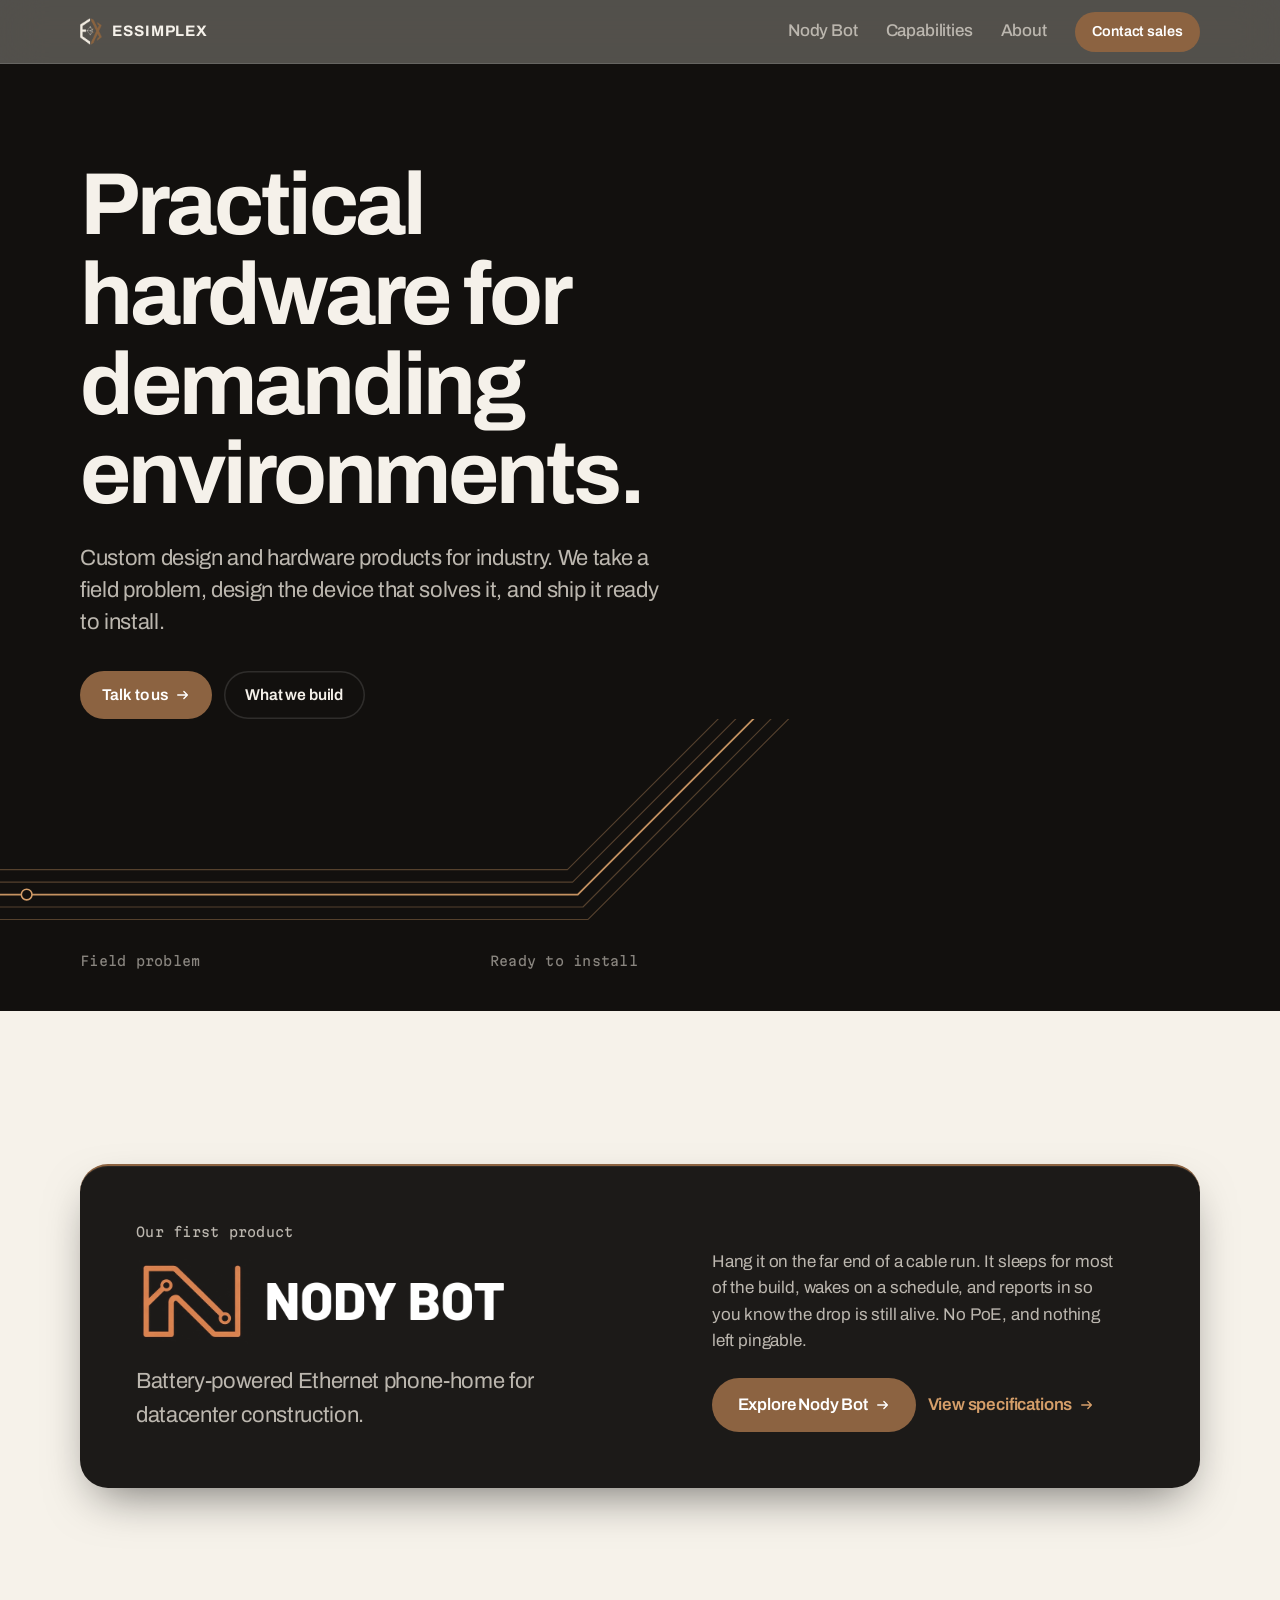
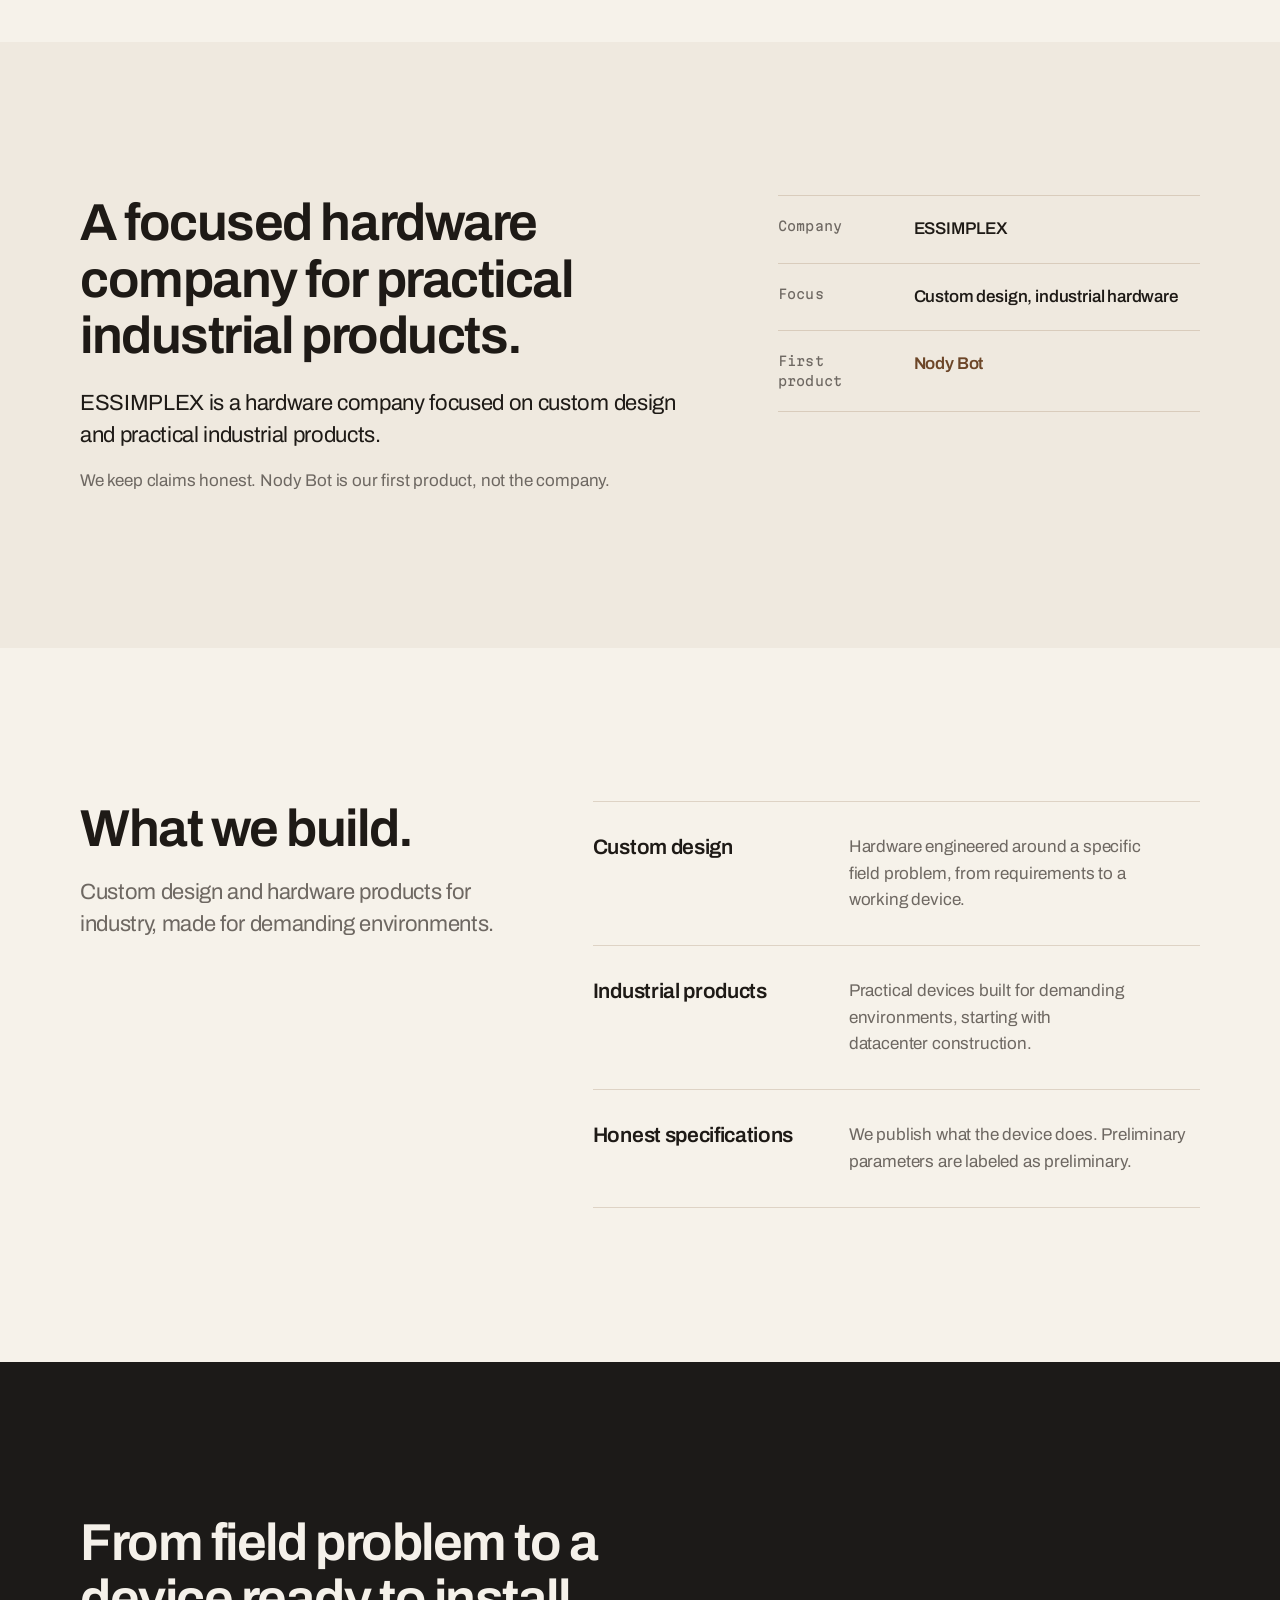
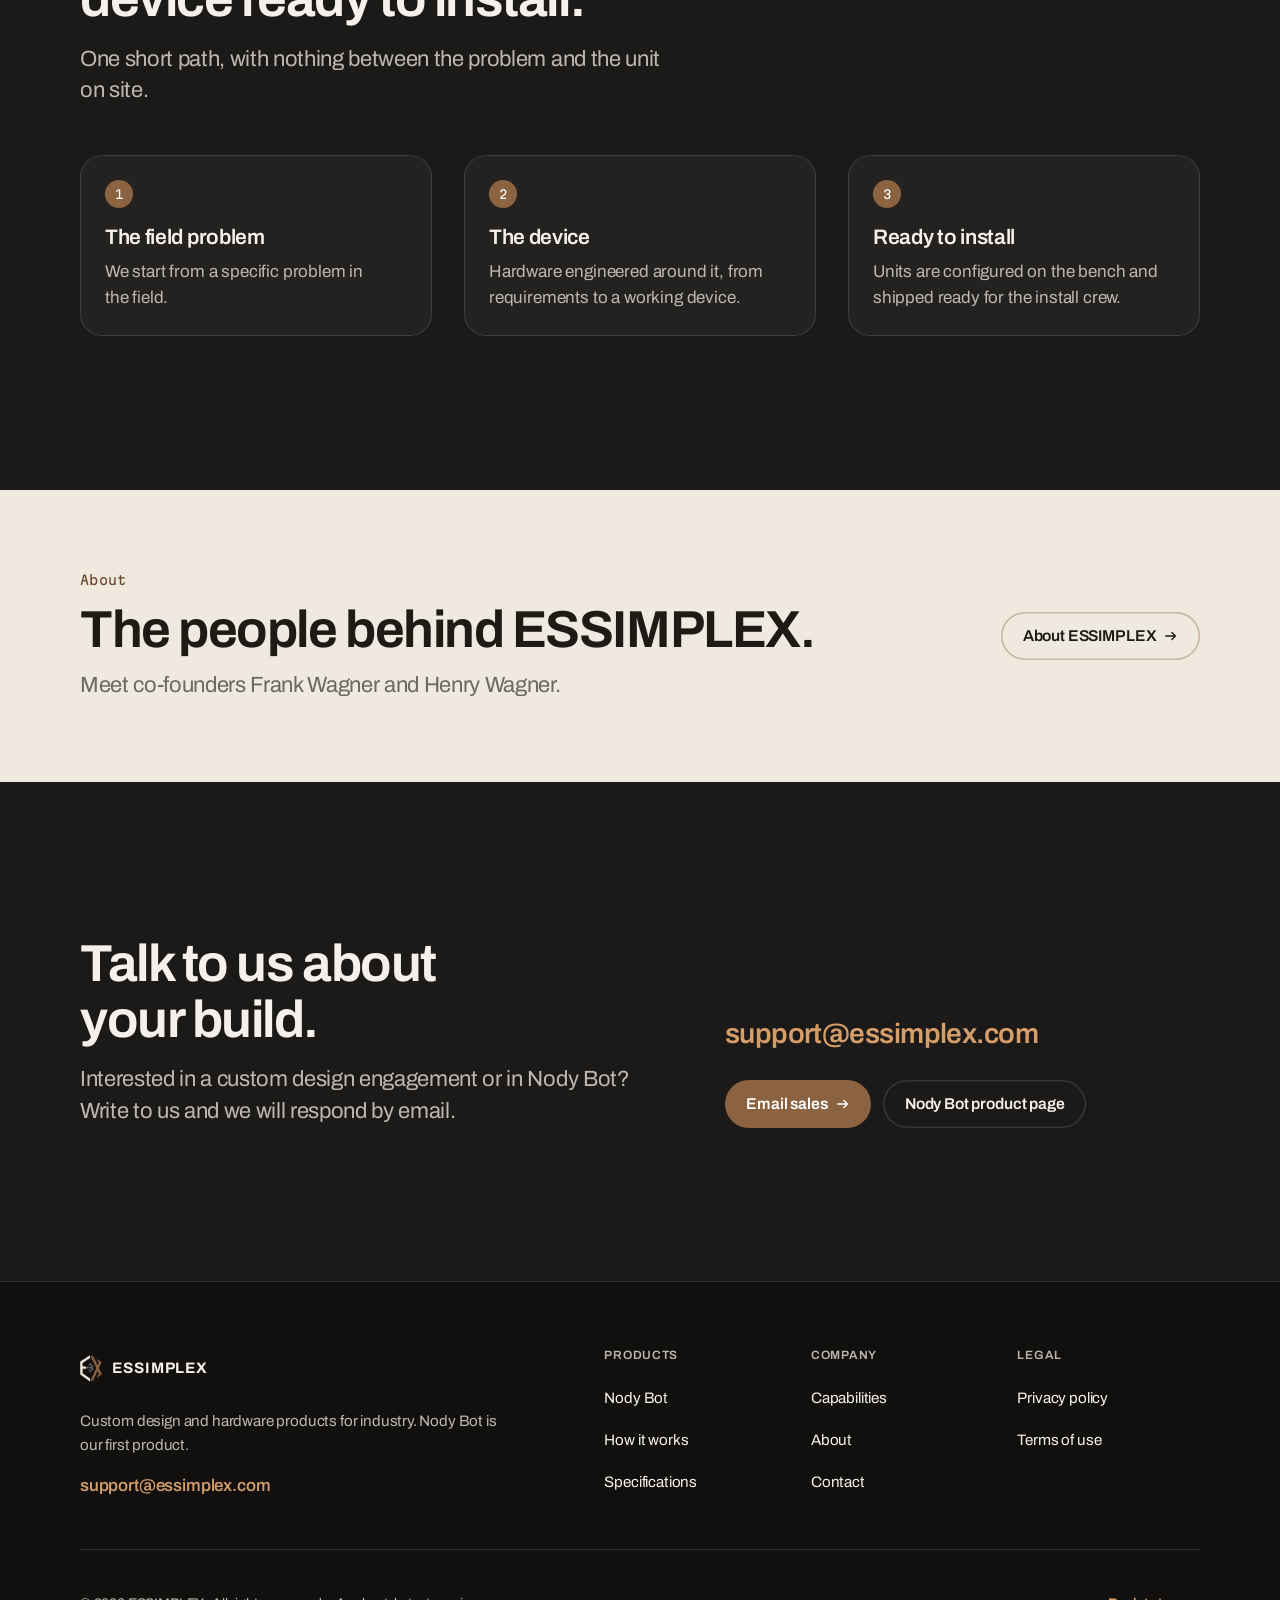
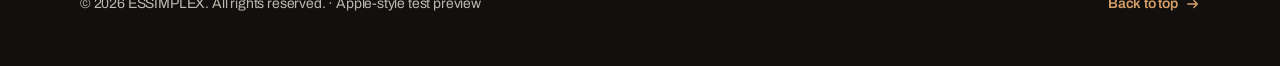
==== commit 156511b3: "Test: even three-bar menu icon with clean X; remove Matt Wagner, two-person About" ====
--- a/test/index.html
+++ b/test/index.html
@@ -13,9 +13,9 @@
   <link rel="apple-touch-icon" href="../assets/apple-touch-icon.png" sizes="180x180" />
   <link rel="preload" href="../assets/fonts/archivo-var.woff2" as="font" type="font/woff2" crossorigin />
   <link rel="preload" href="../assets/fonts/martian-mono.woff2" as="font" type="font/woff2" crossorigin />
-  <link rel="stylesheet" href="styles.css?v=20261027a" />
+  <link rel="stylesheet" href="styles.css?v=20261030a" />
   <script>document.documentElement.className = document.documentElement.className.replace("no-js", "js");</script>
-  <script src="app.js?v=20261027a" defer></script>
+  <script src="app.js?v=20261030a" defer></script>
 </head>
 <body class="page-home">
   <a class="skip-link" href="#main">Skip to content</a>
@@ -122,7 +122,7 @@
         <div class="teaser__copy">
           <p class="reading teaser__kicker">About</p>
           <h2 class="h2" id="people-heading">The people behind ESSIMPLEX.</h2>
-          <p class="lede muted">Meet co-founders Frank Wagner, Henry Wagner and Matt Wagner.</p>
+          <p class="lede muted">Meet co-founders Frank Wagner and Henry Wagner.</p>
         </div>
         <div class="teaser__action">
           <a class="btn btn--ghost" href="about.html">About ESSIMPLEX <svg class="ico-arrow" viewBox="0 0 16 16" aria-hidden="true" focusable="false"><path d="M2 8h11M9 4l4 4-4 4" fill="none" stroke="currentColor" stroke-width="1.6" stroke-linecap="round" stroke-linejoin="round"/></svg></a>
--- a/test/styles.css
+++ b/test/styles.css
@@ -284,15 +284,13 @@
   background: transparent; color: inherit; cursor: pointer;
   font: 600 0.875rem/1 var(--font);
 }
-.nav-toggle__bars {
-  width: 18px; height: 12px; position: relative; display: block;
-}
-.nav-toggle__bars::before, .nav-toggle__bars::after {
-  content: ""; position: absolute; left: 0; right: 0; height: 1.5px;
-  background: currentColor; border-radius: 1px;
-}
-.nav-toggle__bars::before { top: 2px; box-shadow: 0 4px 0 currentColor; }
-.nav-toggle__bars::after { bottom: 2px; }
+.nav-toggle__bars { position: relative; display: block; flex: none; width: 20px; height: 2px; margin: 6px 0; border-radius: 1px; background: currentColor; transition: background-color var(--duration-quick, 150ms) ease-out; }
+.nav-toggle__bars::before, .nav-toggle__bars::after { content: ""; position: absolute; left: 0; width: 20px; height: 2px; border-radius: 1px; background: currentColor; transition: transform var(--duration-fast, 250ms) cubic-bezier(.22,1,.36,1); }
+.nav-toggle__bars::before { top: -6px; }
+.nav-toggle__bars::after { top: 6px; }
+.nav-toggle[aria-expanded="true"] .nav-toggle__bars { background-color: transparent; }
+.nav-toggle[aria-expanded="true"] .nav-toggle__bars::before { transform: translateY(6px) rotate(45deg); }
+.nav-toggle[aria-expanded="true"] .nav-toggle__bars::after { transform: translateY(-6px) rotate(-45deg); }
 .nav {
   display: none;
   position: absolute; left: 0; right: 0; top: 100%;
@@ -791,7 +789,7 @@
   display: grid; gap: var(--s-12);
 }
 @media (min-width: 700px) {
-  .people { grid-template-columns: repeat(3, 1fr); gap: var(--s-8); }
+  .people { grid-template-columns: repeat(2, 1fr); gap: var(--s-12); max-width: 46rem; }
 }
 .person { max-width: 22rem; }
 .person__photo {
